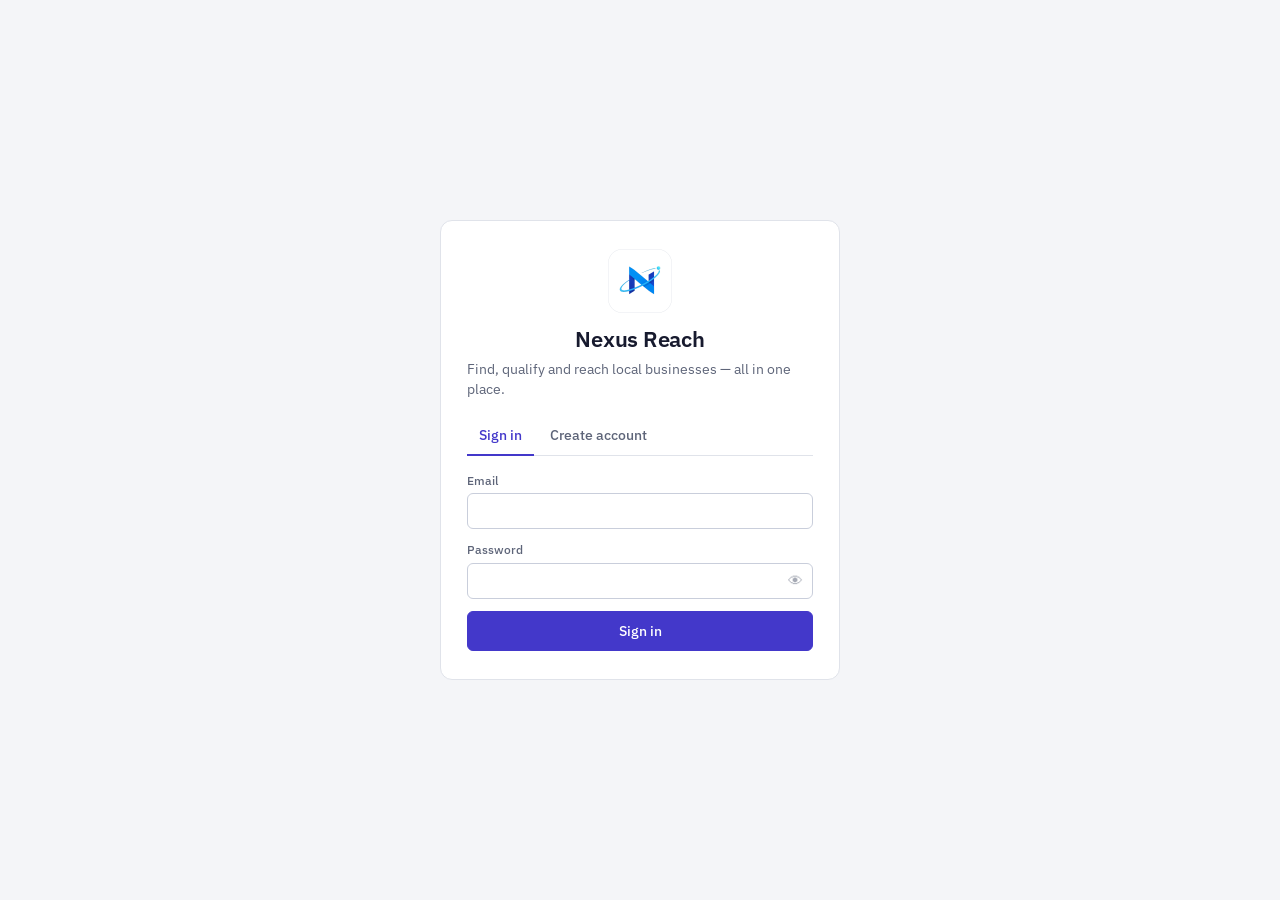
==== templates/login.html @ ba52c508 "Fix save-before-test bug, add no-website scrape filter and auto-remove setting" ====
<!doctype html>
<html lang="en">
<head>
<meta charset="utf-8">
<meta name="viewport" content="width=device-width, initial-scale=1">
<title>Sign in · Nexus Reach</title>
<link rel="icon" type="image/png" sizes="32x32" href="/static/img/favicon-32.png">
<link rel="icon" type="image/png" sizes="64x64" href="/static/img/favicon-64.png">
<link rel="apple-touch-icon" href="/static/img/apple-touch-icon.png">
<link rel="preconnect" href="https://fonts.googleapis.com">
<link rel="preconnect" href="https://fonts.gstatic.com" crossorigin>
<link href="https://fonts.googleapis.com/css2?family=IBM+Plex+Sans:wght@400;500;600&display=swap" rel="stylesheet">
<link rel="stylesheet" href="/static/app.css">
</head>
<body class="auth-page">
<main class="auth-card">
  <img src="/static/img/app-icon.png" class="auth-logo" alt="Nexus Reach" width="64" height="64">
  <h1>Nexus Reach</h1>
  <p class="muted" id="auth-tagline">Find, qualify and reach local businesses — all in one place.</p>

  <div class="tabs" role="tablist">
    <button type="button" role="tab" id="tab-login" class="tab active" aria-selected="true">Sign in</button>
    <button type="button" role="tab" id="tab-signup" class="tab" aria-selected="false">Create account</button>
  </div>

  <div id="first-user" class="notice" hidden>
    No accounts exist yet. The first account you create becomes the <b>admin</b> and takes over any
    leads already saved on this computer.
  </div>

  <form id="login-form" autocomplete="on">
    <div class="field"><label for="li-email">Email</label>
      <input id="li-email" type="email" autocomplete="email" required></div>
    <div class="field"><label for="li-pw">Password</label>
      <div class="pw-wrap"><input id="li-pw" type="password" autocomplete="current-password" required>
        <button type="button" class="pw-eye" data-toggle="li-pw" aria-label="Show password">&#128065;</button></div></div>
    <button class="btn primary wide" type="submit">Sign in</button>
  </form>

  <form id="signup-form" autocomplete="on" hidden>
    <div class="field"><label for="su-name">Your name <span class="muted">(optional)</span></label>
      <input id="su-name" type="text" autocomplete="name"></div>
    <div class="field"><label for="su-email">Email</label>
      <input id="su-email" type="email" autocomplete="email" required></div>
    <div class="field"><label for="su-pw">Password <span class="muted">(at least 8 characters)</span></label>
      <div class="pw-wrap"><input id="su-pw" type="password" autocomplete="new-password" minlength="8" required>
        <button type="button" class="pw-eye" data-toggle="su-pw" aria-label="Show password">&#128065;</button></div></div>
    <div class="field" id="su-code-field" hidden><label for="su-code">Sign-up code</label>
      <input id="su-code" type="text" autocomplete="off"></div>
    <button class="btn primary wide" type="submit">Create account</button>
  </form>

  <div id="auth-msg" class="result err" role="alert" hidden></div>
</main>
<script src="/static/login.js"></script>
</body>
</html>
---- static/app.css ----
/* Lead Hub -- deliberately plain. All colour/type decisions live in the tokens
   below so the look can be reworked later without touching the markup. */
:root {
  --paper: #f4f5f8;
  --surface: #ffffff;
  --ink: #171a2e;
  --muted: #5e6579;
  --line: #e0e3ea;
  --line-strong: #c9cedb;
  --accent: #4338ca;
  --accent-ink: #ffffff;
  --accent-soft: #eef0ff;
  --ok: #15803d;      --ok-soft: #e7f5ec;
  --warn: #92600a;    --warn-soft: #fdf3d8;
  --bad: #b42318;     --bad-soft: #fdeceb;
  --info: #1d4ed8;    --info-soft: #e8f0fe;
  --radius: 8px;
  --font: "IBM Plex Sans", system-ui, -apple-system, "Segoe UI", Roboto, Arial, sans-serif;
}

* { box-sizing: border-box; }
html { font-size: 14px; }
body {
  margin: 0; background: var(--paper); color: var(--ink);
  font-family: var(--font); line-height: 1.45; -webkit-font-smoothing: antialiased;
}
h1 { font-size: 22px; margin: 0; font-weight: 600; letter-spacing: -0.01em; }
h2 { font-size: 15px; margin: 0 0 10px; font-weight: 600; }
p { margin: 0 0 10px; }
code { background: var(--paper); padding: 1px 5px; border-radius: 4px; font-size: 12.5px; }
a { color: var(--accent); }
[hidden] { display: none !important; }
:focus-visible { outline: 2px solid var(--accent); outline-offset: 2px; }
.muted { color: var(--muted); }
.spacer { flex: 1; }
.num { text-align: right; font-variant-numeric: tabular-nums; }

/* ------------------------------------------------------------ layout */
.app { display: grid; grid-template-columns: 216px 1fr; min-height: 100vh; }
.rail {
  position: sticky; top: 0; height: 100vh; overflow-y: auto;
  background: var(--surface); border-right: 1px solid var(--line);
  padding: 20px 12px; display: flex; flex-direction: column; gap: 2px;
}
.brand { font-weight: 600; font-size: 16px; padding: 4px 10px 16px; letter-spacing: -0.01em; display: flex; align-items: center; gap: 8px; }
.brand-mark { display: block; flex: none; }
.rail a {
  display: block; padding: 7px 10px; border-radius: 6px; color: var(--ink);
  text-decoration: none; font-weight: 500;
}
.rail a:hover { background: var(--paper); }
.rail a.active { background: var(--accent-soft); color: var(--accent); }
.rail-group { font-size: 12px; color: var(--muted); padding: 14px 10px 4px; }
.rail-spacer { flex: 1; }

main { padding: 26px 32px 60px; min-width: 0; max-width: 1240px; width: 100%; }
.view-head { display: flex; align-items: center; justify-content: space-between; gap: 12px; margin-bottom: 18px; flex-wrap: wrap; }
.view-head select { width: auto; min-width: 200px; }
.grid { display: grid; gap: 16px; margin-bottom: 16px; }
.grid.two { grid-template-columns: repeat(2, minmax(0, 1fr)); }
.card {
  background: var(--surface); border: 1px solid var(--line); border-radius: var(--radius);
  padding: 16px 18px; margin-bottom: 16px; min-width: 0;
}
.grid .card { margin-bottom: 0; }
.hint { color: var(--muted); font-size: 13px; }
.notice { background: var(--warn-soft); color: var(--warn); border-radius: var(--radius); padding: 10px 14px; margin-bottom: 16px; }
.empty { padding: 34px 20px; text-align: center; color: var(--muted); }
.empty b { color: var(--ink); display: block; margin-bottom: 4px; }

/* ------------------------------------------------------------- forms */
.field { display: flex; flex-direction: column; gap: 4px; margin-bottom: 12px; min-width: 0; flex: 1; }
.field.inline { flex: 0 0 auto; margin-bottom: 0; }
.field.grow { flex: 1; }
.field label, .label { font-size: 12px; font-weight: 500; color: var(--muted); }
input, select, textarea {
  font: inherit; color: inherit; background: var(--surface);
  border: 1px solid var(--line-strong); border-radius: 6px; padding: 7px 9px; width: 100%; min-width: 0;
}
input[type="checkbox"] { width: auto; }
input[type="file"] { padding: 5px; }
input.narrow { width: 76px; }
select.small { width: auto; padding: 4px 6px; font-size: 13px; }
textarea { resize: vertical; line-height: 1.45; }
.row { display: flex; gap: 12px; align-items: flex-end; flex-wrap: wrap; }
.row.actions { align-items: center; margin-top: 4px; }
.row-tight { display: flex; gap: 8px; align-items: center; }
.check { display: inline-flex; gap: 7px; align-items: center; margin: 2px 0 12px; }

.btn {
  font: inherit; font-weight: 500; cursor: pointer; text-decoration: none; display: inline-block;
  padding: 7px 13px; border-radius: 6px; border: 1px solid var(--line-strong);
  background: var(--surface); color: var(--ink);
}
.btn:hover { background: var(--paper); }
.btn.primary { background: var(--accent); border-color: var(--accent); color: var(--accent-ink); }
.btn.primary:hover { filter: brightness(1.08); background: var(--accent); }
.btn.danger { color: var(--bad); border-color: #efc3bf; }
.btn.danger:hover { background: var(--bad-soft); }
.btn.ghost { border-color: transparent; }
.btn.small { padding: 4px 10px; font-size: 13px; }
.btn[disabled] { opacity: 0.5; cursor: not-allowed; }
.linklike { background: none; border: 0; color: var(--accent); cursor: pointer; font: inherit; padding: 0; text-decoration: underline; }

/* ------------------------------------------------------------- tiles */
.tiles { display: grid; grid-template-columns: repeat(auto-fit, minmax(140px, 1fr)); gap: 12px; margin-bottom: 16px; }
.tile { background: var(--surface); border: 1px solid var(--line); border-radius: var(--radius); padding: 12px 14px; }
.tile .n { font-size: 26px; font-weight: 600; font-variant-numeric: tabular-nums; letter-spacing: -0.02em; }
.tile .l { color: var(--muted); font-size: 13px; }

.stagebar { display: grid; grid-template-columns: 92px 1fr 40px; gap: 10px; align-items: center; margin: 6px 0; }
.stagebar .track { height: 8px; background: var(--paper); border-radius: 4px; overflow: hidden; }
.stagebar .track i { display: block; height: 100%; background: var(--accent); border-radius: 4px; }
.next-item { display: flex; gap: 10px; align-items: center; justify-content: space-between; padding: 8px 0; border-top: 1px solid var(--line); }
.next-item:first-child { border-top: 0; }
.kv { display: flex; justify-content: space-between; gap: 12px; padding: 5px 0; }
.kv + .kv { border-top: 1px solid var(--line); }

/* ------------------------------------------------------------- chips */
.chip {
  display: inline-block; padding: 1px 8px; border-radius: 999px; font-size: 12px; font-weight: 500;
  background: var(--paper); color: var(--muted); white-space: nowrap;
}
.chip.ok, .chip.stage-won, .chip.stage-replied, .chip.done { background: var(--ok-soft); color: var(--ok); }
.chip.bad, .chip.stage-lost, .chip.stage-dead, .chip.error { background: var(--bad-soft); color: var(--bad); }
.chip.warn, .chip.queued { background: var(--warn-soft); color: var(--warn); }
.chip.info, .chip.stage-contacted, .chip.running { background: var(--info-soft); color: var(--info); }
.chip.stage-qualified { background: var(--accent-soft); color: var(--accent); }
.chip.stopped { background: var(--paper); color: var(--muted); }
.reach { display: flex; gap: 4px; flex-wrap: wrap; }
.reach .chip { padding: 0 6px; font-size: 11.5px; background: var(--accent-soft); color: var(--accent); }
.reach .chip.off { background: transparent; color: var(--line-strong); }

/* ------------------------------------------------------------- table */
.toolbar { display: grid; grid-template-columns: minmax(200px, 1.6fr) repeat(5, minmax(120px, 1fr)); gap: 8px; margin-bottom: 10px; }
.tablewrap { background: var(--surface); border: 1px solid var(--line); border-radius: var(--radius); overflow-x: auto; }
table.leads { width: 100%; border-collapse: collapse; }
table.leads th { text-align: left; font-size: 12px; color: var(--muted); font-weight: 500; padding: 9px 12px; border-bottom: 1px solid var(--line); white-space: nowrap; }
table.leads td { padding: 9px 12px; border-bottom: 1px solid var(--line); vertical-align: middle; }
table.leads tr:last-child td { border-bottom: 0; }
table.leads tbody tr { cursor: pointer; }
table.leads tbody tr:hover { background: #fafbfd; }
table.leads tbody tr.selected { background: var(--accent-soft); }
table.leads .chk { width: 34px; padding-right: 0; }
.bizname { font-weight: 500; }
.sub { color: var(--muted); font-size: 12.5px; }
.pager { display: flex; gap: 12px; align-items: center; justify-content: flex-end; margin-top: 10px; }
.bulkbar {
  display: flex; gap: 8px; align-items: center; flex-wrap: wrap; margin-bottom: 10px;
  background: var(--accent-soft); border-radius: var(--radius); padding: 8px 12px;
}

/* -------------------------------------------------------------- jobs */
.job { border: 1px solid var(--line); border-radius: var(--radius); padding: 9px 12px; margin-top: 10px; }
.job-head { display: flex; gap: 8px; align-items: center; flex-wrap: wrap; }
.bar { height: 6px; background: var(--paper); border-radius: 3px; margin: 8px 0 4px; overflow: hidden; }
.bar i { display: block; height: 100%; background: var(--accent); transition: width 0.3s; }
.job .summary { font-size: 13px; }
.job details { margin-top: 4px; }
.job summary { cursor: pointer; color: var(--muted); font-size: 12.5px; }
.job pre { margin: 6px 0 0; max-height: 200px; overflow: auto; background: var(--paper); border-radius: 6px; padding: 8px; font-size: 12px; white-space: pre-wrap; }
.result { margin-top: 12px; background: var(--ok-soft); color: var(--ok); border-radius: var(--radius); padding: 10px 12px; }
.result.err { background: var(--bad-soft); color: var(--bad); }

/* ---------------------------------------------------------- settings */
.tpl { border: 1px solid var(--line); border-radius: var(--radius); padding: 10px 12px; margin-bottom: 10px; }
.tpl .row { margin-bottom: 8px; }
.prio { display: flex; align-items: center; gap: 8px; padding: 5px 0; border-top: 1px solid var(--line); }
.prio:first-child { border-top: 0; }
.prio .name { flex: 1; }
.list-row { display: flex; align-items: center; gap: 10px; padding: 7px 0; border-top: 1px solid var(--line); }
.list-row:first-child { border-top: 0; }
.list-row .grow { flex: 1; min-width: 0; overflow-wrap: anywhere; }

/* ------------------------------------------------------------ drawer */
#scrim { position: fixed; inset: 0; background: rgba(23, 26, 46, 0.35); z-index: 20; }
#drawer {
  position: fixed; top: 0; right: 0; bottom: 0; width: min(580px, 100vw); z-index: 30;
  background: var(--surface); border-left: 1px solid var(--line);
  display: flex; flex-direction: column; transform: translateX(102%); transition: transform 0.18s ease-out;
}
#drawer.open { transform: translateX(0); box-shadow: -12px 0 32px rgba(23, 26, 46, 0.12); }
.drawer-head { display: flex; justify-content: space-between; gap: 12px; padding: 16px 18px; border-bottom: 1px solid var(--line); }
.drawer-head h2 { margin: 0; font-size: 17px; }
.drawer-body { flex: 1; overflow-y: auto; padding: 14px 18px 24px; }
.drawer-foot { display: flex; gap: 8px; padding: 12px 18px; border-top: 1px solid var(--line); }
.dw-section { margin-bottom: 20px; }
.dw-section > h3 { font-size: 13px; margin: 0 0 8px; font-weight: 600; }
.dw-grid { display: grid; grid-template-columns: 1fr 1fr; gap: 0 12px; }
.dw-grid .wide { grid-column: 1 / -1; }
.facts { background: var(--paper); border-radius: var(--radius); padding: 10px 12px; font-size: 13px; }
.facts div + div { margin-top: 4px; }
.timeline { font-size: 13px; }
.timeline .ev { display: grid; grid-template-columns: 116px 1fr; gap: 8px; padding: 4px 0; border-top: 1px solid var(--line); }
.timeline .ev:first-child { border-top: 0; }
.msg-actions { display: flex; gap: 8px; flex-wrap: wrap; margin-top: 8px; }

/* ------------------------------------------------------------ toasts */
#toasts { position: fixed; bottom: 18px; left: 50%; transform: translateX(-50%); display: flex; flex-direction: column; gap: 8px; z-index: 50; width: min(440px, 92vw); }
.toast { background: var(--ink); color: #fff; border-radius: 8px; padding: 10px 14px; box-shadow: 0 6px 20px rgba(0,0,0,0.2); }
.toast.err { background: var(--bad); }
.toast.ok { background: var(--ok); }

/* -------------------------------------------------------- responsive */
@media (max-width: 900px) {
  .app { grid-template-columns: 1fr; }
  .rail { position: sticky; height: auto; flex-direction: row; overflow-x: auto; padding: 8px; gap: 2px; z-index: 10; border-right: 0; border-bottom: 1px solid var(--line); align-items: center; }
  .brand { padding: 0 10px; }
  .rail a { white-space: nowrap; }
  .rail-group, .rail-spacer { display: none; }
  main { padding: 18px 14px 50px; }
  .grid.two { grid-template-columns: 1fr; }
  .toolbar { grid-template-columns: 1fr 1fr; }
  .toolbar #f-q { grid-column: 1 / -1; }
  .dw-grid { grid-template-columns: 1fr; }
}
@media (prefers-reduced-motion: reduce) {
  #drawer, .bar i { transition: none; }
}

/* ------------------------------------------------------- sign-in page */
.auth-page { display: grid; place-items: center; min-height: 100vh; padding: 20px; }
.auth-card {
  width: min(400px, 100%); background: var(--surface); border: 1px solid var(--line);
  border-radius: 12px; padding: 28px 26px; max-width: none;
}
.auth-logo { display: block; margin: 0 auto 10px; }
.auth-card h1 { margin-bottom: 4px; text-align: center; }
.auth-card .muted { margin-bottom: 18px; }
.auth-card form { margin-top: 4px; }
.auth-card .notice { margin: 12px 0; }
.auth-card .result { margin-top: 14px; }
.tabs { display: flex; gap: 4px; border-bottom: 1px solid var(--line); margin-bottom: 16px; }
.tab { font: inherit; font-weight: 500; background: none; border: 0; padding: 8px 12px; cursor: pointer; color: var(--muted); border-bottom: 2px solid transparent; margin-bottom: -1px; }
.tab.active { color: var(--accent); border-bottom-color: var(--accent); }
.btn.wide { width: 100%; padding: 9px 13px; }

/* ---------------------------------------------------- sidebar additions */
.rail-sub { display: flex; flex-direction: column; margin: 0 0 2px 10px; padding-left: 8px; border-left: 1px solid var(--line); }
.rail-sub a { padding: 4px 8px; font-weight: 400; font-size: 13px; color: var(--muted); white-space: nowrap; overflow: hidden; text-overflow: ellipsis; }
.rail-sub a.active { color: var(--accent); background: var(--accent-soft); }
.rail-user { border-top: 1px solid var(--line); margin-top: 8px; padding: 10px 10px 0; font-size: 13px; }
.rail-user .who { color: var(--muted); overflow: hidden; text-overflow: ellipsis; white-space: nowrap; margin-bottom: 2px; }

/* --------------------------------------------------------- campaigns */
.cards { display: grid; grid-template-columns: repeat(auto-fill, minmax(280px, 1fr)); gap: 14px; margin: 14px 0; }
.camp {
  background: var(--surface); border: 1px solid var(--line); border-radius: var(--radius);
  padding: 14px 16px; cursor: pointer; text-align: left; font: inherit; color: inherit; width: 100%;
}
.camp:hover { border-color: var(--accent); }
.camp.archived { opacity: 0.65; }
.camp h3 { margin: 0 0 2px; font-size: 15px; display: flex; gap: 8px; align-items: center; }
.camp .desc { color: var(--muted); font-size: 13px; min-height: 18px; margin-bottom: 10px; overflow: hidden; text-overflow: ellipsis; white-space: nowrap; }
.mini { display: grid; grid-template-columns: repeat(4, 1fr); gap: 6px; }
.mini div { font-size: 12px; color: var(--muted); }
.mini b { display: block; font-size: 18px; color: var(--ink); font-variant-numeric: tabular-nums; }
.crumb { font-size: 13px; text-decoration: none; }
.view-head h1 + .muted { margin-top: 2px; }

.funnel-row { display: grid; grid-template-columns: 120px 1fr 110px; gap: 12px; align-items: center; margin: 7px 0; }
.funnel-row .track { height: 22px; background: var(--paper); border-radius: 4px; overflow: hidden; }
.funnel-row .track i { display: block; height: 100%; background: var(--accent); border-radius: 4px; min-width: 2px; }
.funnel-row .n { text-align: right; font-variant-numeric: tabular-nums; }
.funnel-row .n small { color: var(--muted); margin-left: 6px; }

.qrow { display: flex; gap: 10px; align-items: center; justify-content: space-between; padding: 8px 0; border-top: 1px solid var(--line); }
.qrow:first-child { border-top: 0; }
.qrow .count { font-weight: 600; font-variant-numeric: tabular-nums; margin-right: 6px; }
.qrow .done { color: var(--ok); font-size: 13px; }

.chart { display: flex; align-items: flex-end; gap: 6px; height: 130px; padding-top: 6px; }
.chart .day { flex: 1; display: flex; flex-direction: column; align-items: center; gap: 4px; min-width: 0; }
.chart .bars { display: flex; align-items: flex-end; gap: 2px; height: 104px; }
.chart .bars i { display: block; width: 6px; border-radius: 2px 2px 0 0; min-height: 0; }
.chart .bars .s { background: var(--accent); }
.chart .bars .r { background: var(--ok); }
.chart .lbl { font-size: 10px; color: var(--muted); }
.legend { display: flex; gap: 14px; font-size: 12px; color: var(--muted); margin-top: 8px; }
.legend i { display: inline-block; width: 9px; height: 9px; border-radius: 2px; margin-right: 5px; }

.brk-title { font-size: 12px; font-weight: 500; color: var(--muted); margin: 10px 0 4px; }
.brk-title:first-child { margin-top: 0; }
.brk { display: grid; grid-template-columns: 110px 1fr 34px; gap: 8px; align-items: center; margin: 3px 0; font-size: 13px; }
.brk .track { height: 6px; background: var(--paper); border-radius: 3px; overflow: hidden; }
.brk .track i { display: block; height: 100%; background: var(--accent); opacity: 0.75; }
.ev-row { display: grid; grid-template-columns: 74px 1fr; gap: 8px; padding: 5px 0; border-top: 1px solid var(--line); font-size: 13px; }
.ev-row:first-child { border-top: 0; }

.conn-group { margin-bottom: 16px; }
.conn-group h3 { font-size: 13px; margin: 0 0 8px; display: flex; gap: 8px; align-items: center; }
.conn-grid { display: grid; grid-template-columns: 1fr 1fr; gap: 0 12px; }
.conn-grid .hint { margin: -6px 0 10px; font-size: 12px; }
@media (max-width: 900px) { .conn-grid { grid-template-columns: 1fr; } .funnel-row { grid-template-columns: 90px 1fr 90px; } }

.ok-text { color: var(--ok); }
.bad-text { color: var(--bad); }

/* --------------------------------------------------------- password reveal */
.pw-wrap { position: relative; }
.pw-wrap input { padding-right: 38px; }
.pw-eye {
  position: absolute; right: 4px; top: 50%; transform: translateY(-50%);
  width: 28px; height: 28px; border: 0; background: none; cursor: pointer;
  border-radius: 5px; font-size: 15px; line-height: 1; color: var(--muted); opacity: 0.55;
  display: flex; align-items: center; justify-content: center; padding: 0;
}
.pw-eye:hover { background: var(--paper); opacity: 0.85; }
.pw-eye.is-showing { opacity: 1; color: var(--accent); }
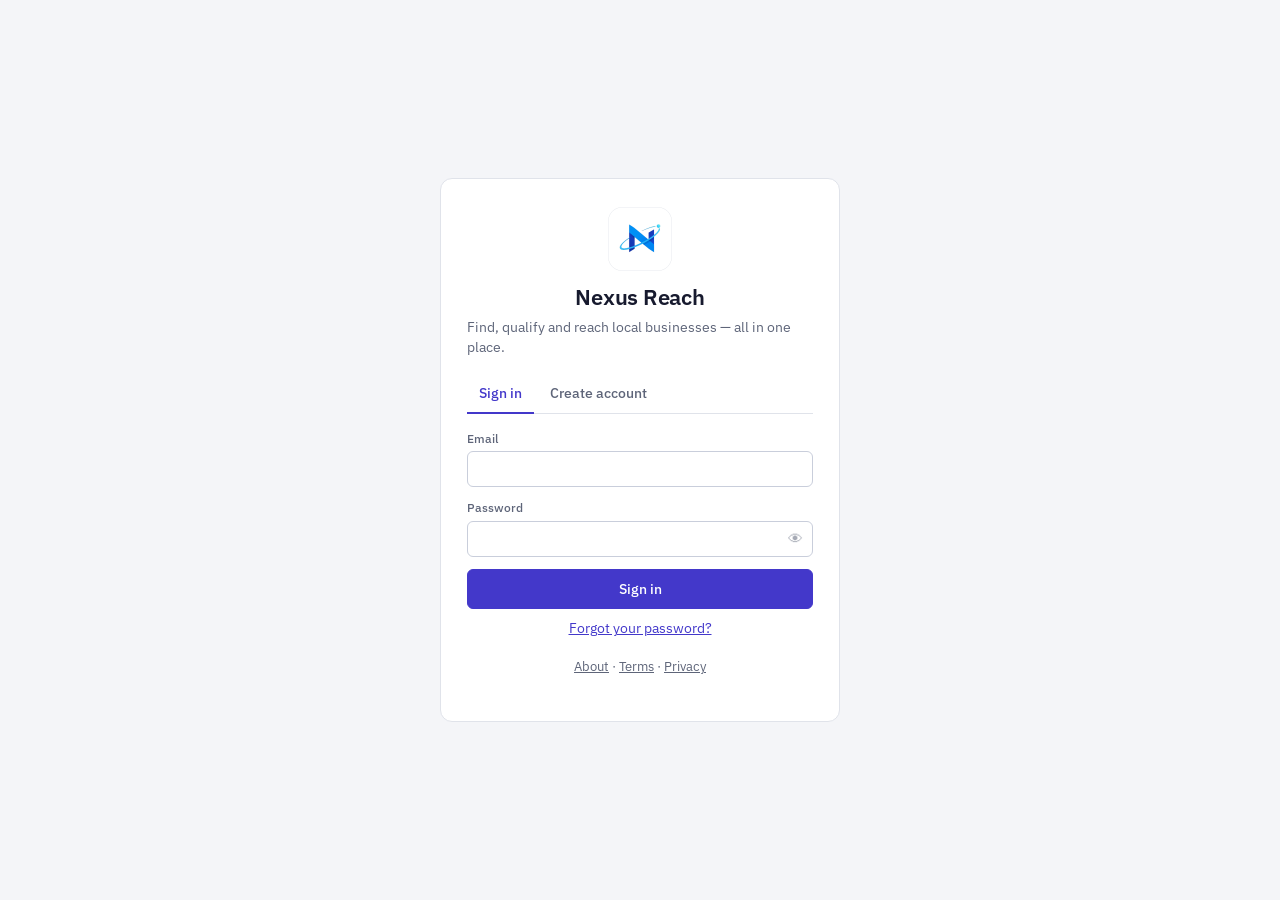
==== commit 77531f1d: "v3: one sending control (once/daily), Connect Gmail, password reset, 2FA, teams, plans, homepage" ====
--- a/templates/login.html
+++ b/templates/login.html
@@ -34,7 +34,25 @@
     <div class="field"><label for="li-pw">Password</label>
       <div class="pw-wrap"><input id="li-pw" type="password" autocomplete="current-password" required>
         <button type="button" class="pw-eye" data-toggle="li-pw" aria-label="Show password">&#128065;</button></div></div>
+    <div class="field" id="li-code-field" hidden><label for="li-code">Code from your authenticator app <span class="muted">(or a backup code)</span></label>
+      <input id="li-code" inputmode="numeric" autocomplete="one-time-code" maxlength="10"></div>
     <button class="btn primary wide" type="submit">Sign in</button>
+    <p class="auth-links"><button type="button" class="linklike" id="show-forgot">Forgot your password?</button></p>
+  </form>
+
+  <form id="forgot-form" hidden>
+    <p class="muted">Enter your account's email and we'll send you a link to choose a new password.</p>
+    <div class="field"><label for="fg-email">Email</label><input id="fg-email" type="email" autocomplete="email" required></div>
+    <button class="btn primary wide" type="submit">Send reset link</button>
+    <p class="auth-links"><button type="button" class="linklike" id="back-login">Back to sign in</button></p>
+  </form>
+
+  <form id="reset-form" hidden>
+    <p class="muted">Choose a new password for your account.</p>
+    <div class="field"><label for="rs-pw">New password <span class="muted">(at least 8 characters)</span></label>
+      <div class="pw-wrap"><input id="rs-pw" type="password" autocomplete="new-password" minlength="8" required>
+        <button type="button" class="pw-eye" data-toggle="rs-pw" aria-label="Show password">&#128065;</button></div></div>
+    <button class="btn primary wide" type="submit">Save new password</button>
   </form>
 
   <form id="signup-form" autocomplete="on" hidden>
@@ -51,6 +69,7 @@
   </form>
 
   <div id="auth-msg" class="result err" role="alert" hidden></div>
+  <p class="auth-foot muted"><a href="/welcome">About</a> · <a href="/terms">Terms</a> · <a href="/privacy">Privacy</a></p>
 </main>
 <script src="/static/login.js"></script>
 </body>
--- a/static/app.css
+++ b/static/app.css
@@ -1,4 +1,4 @@
-/* Lead Hub -- deliberately plain. All colour/type decisions live in the tokens
+/* Nexus Reach -- deliberately plain. All colour/type decisions live in the tokens
    below so the look can be reworked later without touching the markup. */
 :root {
   --paper: #f4f5f8;
@@ -55,7 +55,16 @@
 
 main { padding: 26px 32px 60px; min-width: 0; max-width: 1240px; width: 100%; }
 .view-head { display: flex; align-items: center; justify-content: space-between; gap: 12px; margin-bottom: 18px; flex-wrap: wrap; }
-.view-head select { width: auto; min-width: 200px; }
+.view-head select { width: auto; min-width: 200px; max-width: 100%; }
+.card-head { display: flex; align-items: flex-start; justify-content: space-between; gap: 12px; flex-wrap: wrap; margin-bottom: 10px; }
+.card-head h2 { margin: 0 0 2px; }
+.card-head > div:first-child { flex: 1 1 260px; min-width: 0; }
+.card-head > .btn, .card-head > .row-tight { flex: none; }
+.card-head select { width: auto; min-width: 180px; }
+.card.accent { border-color: #cfd3f7; background: linear-gradient(0deg, #fbfbff, #fbfbff), var(--surface); }
+.card > h2 .chip, .card-head h2 .chip { vertical-align: 1px; margin-left: 4px; }
+.count-badge { display: inline-block; min-width: 20px; padding: 0 6px; margin-left: 4px; border-radius: 999px; background: var(--accent);
+  color: var(--accent-ink); font-size: 12px; font-weight: 600; line-height: 20px; text-align: center; vertical-align: 1px; }
 .grid { display: grid; gap: 16px; margin-bottom: 16px; }
 .grid.two { grid-template-columns: repeat(2, minmax(0, 1fr)); }
 .card {
@@ -67,6 +76,11 @@
 .notice { background: var(--warn-soft); color: var(--warn); border-radius: var(--radius); padding: 10px 14px; margin-bottom: 16px; }
 .empty { padding: 34px 20px; text-align: center; color: var(--muted); }
 .empty b { color: var(--ink); display: block; margin-bottom: 4px; }
+.empty.small { padding: 18px 12px; font-size: 13px; }
+.offline { position: fixed; top: 0; left: 0; right: 0; z-index: 70; background: var(--warn-soft); color: var(--warn);
+  text-align: center; padding: 6px 12px; font-size: 13px; font-weight: 500; border-bottom: 1px solid #ecd9a4; }
+.warn-text { color: var(--warn); }
+.nowrap { white-space: nowrap; }
 
 /* ------------------------------------------------------------- forms */
 .field { display: flex; flex-direction: column; gap: 4px; margin-bottom: 12px; min-width: 0; flex: 1; }
@@ -84,8 +98,31 @@
 textarea { resize: vertical; line-height: 1.45; }
 .row { display: flex; gap: 12px; align-items: flex-end; flex-wrap: wrap; }
 .row.actions { align-items: center; margin-top: 4px; }
-.row-tight { display: flex; gap: 8px; align-items: center; }
-.check { display: inline-flex; gap: 7px; align-items: center; margin: 2px 0 12px; }
+.row-tight { display: flex; gap: 8px; align-items: center; flex-wrap: wrap; }
+.row-tight .btn { flex: none; white-space: nowrap; }
+.view-head { min-height: 37px; }
+.check { display: flex; gap: 8px; align-items: flex-start; margin: 2px 0 12px; cursor: pointer; }
+.check input { flex: none; margin: 3px 0 0; }
+.checks { margin: 4px 0 12px; }
+.checks .check { margin: 0 0 8px; }
+.checks .check:last-child { margin-bottom: 0; }
+.row > .check { margin-bottom: 12px; }
+.repeat { display: inline-flex; gap: 8px; align-items: center; flex-wrap: wrap; }
+.placeholder-help { margin: 10px 0 12px; line-height: 1.9; }
+.daypick { display: flex; gap: 6px; flex-wrap: wrap; }
+.daypick label { cursor: pointer; }
+.daypick input { position: absolute; opacity: 0; width: 0; height: 0; }
+.daypick span { display: inline-block; min-width: 46px; text-align: center; padding: 5px 8px; border: 1px solid var(--line-strong);
+  border-radius: 6px; font-size: 13px; font-weight: 500; color: var(--muted); background: var(--surface); }
+.daypick input:checked + span { background: var(--accent-soft); border-color: var(--accent); color: var(--accent); }
+.daypick input:focus-visible + span { outline: 2px solid var(--accent); outline-offset: 2px; }
+
+/* --------------------------------------------------------- sub-tabs */
+.subtabs { display: flex; gap: 4px; border-bottom: 1px solid var(--line); margin: -4px 0 18px; overflow-x: auto; }
+.subtabs a { padding: 9px 14px; text-decoration: none; color: var(--muted); font-weight: 500; white-space: nowrap;
+  border-bottom: 2px solid transparent; margin-bottom: -1px; }
+.subtabs a:hover { color: var(--ink); }
+.subtabs a.active { color: var(--accent); border-bottom-color: var(--accent); }
 
 .btn {
   font: inherit; font-weight: 500; cursor: pointer; text-decoration: none; display: inline-block;
@@ -107,13 +144,27 @@
 .tile { background: var(--surface); border: 1px solid var(--line); border-radius: var(--radius); padding: 12px 14px; }
 .tile .n { font-size: 26px; font-weight: 600; font-variant-numeric: tabular-nums; letter-spacing: -0.02em; }
 .tile .l { color: var(--muted); font-size: 13px; }
+.tile .s { color: var(--muted); font-size: 12px; margin-top: 2px; }
 
 .stagebar { display: grid; grid-template-columns: 92px 1fr 40px; gap: 10px; align-items: center; margin: 6px 0; }
 .stagebar .track { height: 8px; background: var(--paper); border-radius: 4px; overflow: hidden; }
 .stagebar .track i { display: block; height: 100%; background: var(--accent); border-radius: 4px; }
 .next-item { display: flex; gap: 10px; align-items: center; justify-content: space-between; padding: 8px 0; border-top: 1px solid var(--line); }
 .next-item:first-child { border-top: 0; }
-.kv { display: flex; justify-content: space-between; gap: 12px; padding: 5px 0; }
+.next-item .btn { flex: none; white-space: nowrap; }
+.kv { display: flex; justify-content: space-between; gap: 12px; padding: 6px 0; }
+.kv b { text-align: right; font-weight: 500; }
+.kv > span:first-child { flex: none; max-width: 60%; }
+.kv + .checks, .kv + .row { margin-top: 12px; }
+.camp-table { font-size: 13.5px; }
+.camp-row { display: grid; grid-template-columns: minmax(120px, 1fr) repeat(5, 84px); gap: 8px; align-items: center; padding: 8px 6px;
+  border-top: 1px solid var(--line); color: inherit; text-decoration: none; border-radius: 6px; }
+.camp-row > span:not(:first-child) { text-align: right; font-variant-numeric: tabular-nums; }
+.camp-row.head { border-top: 0; color: var(--muted); font-size: 12px; font-weight: 500; padding-top: 0; }
+a.camp-row:hover { background: var(--paper); }
+a.camp-row b { color: var(--accent); }
+.camp-row > span:first-child { overflow: hidden; text-overflow: ellipsis; white-space: nowrap; }
+.quote { font-style: italic; }
 .kv + .kv { border-top: 1px solid var(--line); }
 
 /* ------------------------------------------------------------- chips */
@@ -127,12 +178,14 @@
 .chip.info, .chip.stage-contacted, .chip.running { background: var(--info-soft); color: var(--info); }
 .chip.stage-qualified { background: var(--accent-soft); color: var(--accent); }
 .chip.stopped { background: var(--paper); color: var(--muted); }
-.reach { display: flex; gap: 4px; flex-wrap: wrap; }
+.reach { display: flex; gap: 4px; flex-wrap: nowrap; }
 .reach .chip { padding: 0 6px; font-size: 11.5px; background: var(--accent-soft); color: var(--accent); }
 .reach .chip.off { background: transparent; color: var(--line-strong); }
 
 /* ------------------------------------------------------------- table */
-.toolbar { display: grid; grid-template-columns: minmax(200px, 1.6fr) repeat(5, minmax(120px, 1fr)); gap: 8px; margin-bottom: 10px; }
+.toolbar { display: grid; grid-template-columns: repeat(4, minmax(0, 1fr)); gap: 8px; margin-bottom: 10px; }
+.toolbar #f-q { grid-column: span 2; }
+@media (min-width: 1560px) { .toolbar { grid-template-columns: minmax(220px, 2fr) repeat(7, minmax(0, 1fr)); } .toolbar #f-q { grid-column: auto; } }
 .tablewrap { background: var(--surface); border: 1px solid var(--line); border-radius: var(--radius); overflow-x: auto; }
 table.leads { width: 100%; border-collapse: collapse; }
 table.leads th { text-align: left; font-size: 12px; color: var(--muted); font-weight: 500; padding: 9px 12px; border-bottom: 1px solid var(--line); white-space: nowrap; }
@@ -142,7 +195,8 @@
 table.leads tbody tr:hover { background: #fafbfd; }
 table.leads tbody tr.selected { background: var(--accent-soft); }
 table.leads .chk { width: 34px; padding-right: 0; }
-.bizname { font-weight: 500; }
+table.leads .c-biz { min-width: 200px; }
+.bizname { font-weight: 500; overflow-wrap: anywhere; }
 .sub { color: var(--muted); font-size: 12.5px; }
 .pager { display: flex; gap: 12px; align-items: center; justify-content: flex-end; margin-top: 10px; }
 .bulkbar {
@@ -171,6 +225,9 @@
 .list-row { display: flex; align-items: center; gap: 10px; padding: 7px 0; border-top: 1px solid var(--line); }
 .list-row:first-child { border-top: 0; }
 .list-row .grow { flex: 1; min-width: 0; overflow-wrap: anywhere; }
+.list-row .btn { flex: none; white-space: nowrap; }
+.list-row.touched { background: var(--accent-soft); margin: 0 -8px; padding-left: 8px; padding-right: 8px; border-radius: 6px; }
+.list-row.touched [data-marksent], .list-row.touched [data-hfudone] { background: var(--accent); border-color: var(--accent); color: var(--accent-ink); }
 
 /* ------------------------------------------------------------ drawer */
 #scrim { position: fixed; inset: 0; background: rgba(23, 26, 46, 0.35); z-index: 20; }
@@ -194,6 +251,7 @@
 .timeline .ev { display: grid; grid-template-columns: 116px 1fr; gap: 8px; padding: 4px 0; border-top: 1px solid var(--line); }
 .timeline .ev:first-child { border-top: 0; }
 .msg-actions { display: flex; gap: 8px; flex-wrap: wrap; margin-top: 8px; }
+.quick { display: flex; gap: 6px; align-items: center; flex-wrap: wrap; }
 
 /* ------------------------------------------------------------ toasts */
 #toasts { position: fixed; bottom: 18px; left: 50%; transform: translateX(-50%); display: flex; flex-direction: column; gap: 8px; z-index: 50; width: min(440px, 92vw); }
@@ -203,16 +261,50 @@
 
 /* -------------------------------------------------------- responsive */
 @media (max-width: 900px) {
-  .app { grid-template-columns: 1fr; }
-  .rail { position: sticky; height: auto; flex-direction: row; overflow-x: auto; padding: 8px; gap: 2px; z-index: 10; border-right: 0; border-bottom: 1px solid var(--line); align-items: center; }
-  .brand { padding: 0 10px; }
-  .rail a { white-space: nowrap; }
-  .rail-group, .rail-spacer { display: none; }
+  .app { grid-template-columns: 1fr; align-content: start; }
+  .rail { position: sticky; height: auto; flex-direction: row; overflow-x: auto; padding: 8px 10px; gap: 2px; z-index: 10;
+    border-right: 0; border-bottom: 1px solid var(--line); align-items: center; scrollbar-width: none; }
+  .rail::-webkit-scrollbar { display: none; }
+  .brand { padding: 0 10px 0 2px; white-space: nowrap; flex: none; }
+  .rail a { white-space: nowrap; flex: none; }
+  .rail .rail-group, .rail .rail-spacer, .rail .rail-sub, .rail .rail-user .who { display: none; }
+  .rail-user { border: 0; margin: 0; padding: 0 8px; flex: none; white-space: nowrap; }
   main { padding: 18px 14px 50px; }
   .grid.two { grid-template-columns: 1fr; }
   .toolbar { grid-template-columns: 1fr 1fr; }
   .toolbar #f-q { grid-column: 1 / -1; }
   .dw-grid { grid-template-columns: 1fr; }
+  .camp-row { grid-template-columns: minmax(90px, 1fr) repeat(4, 54px); gap: 4px; font-size: 12.5px; }
+  .camp-row > span:nth-child(3) { display: none; }
+  .camp-row.head { font-size: 11px; }
+  .view-head select { min-width: 0; flex: 1; }
+  .card-head select { min-width: 0; }
+}
+/* phones: each lead becomes a small card instead of a table row that runs off the screen */
+@media (max-width: 640px) {
+  /* the menu wraps onto a second line instead of running off the side of the screen */
+  .rail { flex-wrap: wrap; overflow: visible; row-gap: 4px; padding: 8px 8px 6px; align-content: flex-start; }
+  .rail .brand { flex: 1 0 100%; padding: 2px 4px 4px; }
+  .rail a { padding: 6px 9px; font-size: 13.5px; }
+  .rail-user { margin-left: auto; padding: 0 4px; }
+  .tablewrap { overflow: visible; }
+  table.leads thead { display: none; }
+  table.leads, table.leads tbody { display: block; }
+  table.leads tbody tr { display: flex; flex-wrap: wrap; align-items: center; gap: 6px 12px; position: relative;
+    padding: 11px 12px 11px 42px; border-bottom: 1px solid var(--line); }
+  table.leads tbody tr:last-child { border-bottom: 0; }
+  table.leads td { display: block; padding: 0; border: 0; text-align: left; }
+  table.leads td.chk { position: absolute; left: 12px; top: 13px; width: auto; }
+  table.leads td.c-biz { flex: 0 0 100%; min-width: 0; }
+  table.leads td.num::before { content: "Score "; color: var(--muted); font-size: 12px; }
+  table.leads td:has(> .dash) { display: none; }
+  .list-row { flex-wrap: wrap; }
+  .list-row .grow { flex: 1 0 100%; }
+  .pager { justify-content: space-between; }
+  .bulkbar .spacer { flex-basis: 100%; height: 0; }
+  .tiles { grid-template-columns: repeat(2, minmax(0, 1fr)); }
+  .funnel-row { grid-template-columns: 78px 1fr 76px; gap: 8px; }
+  #toasts { bottom: 10px; }
 }
 @media (prefers-reduced-motion: reduce) {
   #drawer, .bar i { transition: none; }
@@ -291,7 +383,11 @@
 .conn-group h3 { font-size: 13px; margin: 0 0 8px; display: flex; gap: 8px; align-items: center; }
 .conn-grid { display: grid; grid-template-columns: 1fr 1fr; gap: 0 12px; }
 .conn-grid .hint { margin: -6px 0 10px; font-size: 12px; }
-@media (max-width: 900px) { .conn-grid { grid-template-columns: 1fr; } .funnel-row { grid-template-columns: 90px 1fr 90px; } }
+.conn-group { padding-top: 16px; border-top: 1px solid var(--line); }
+.conn-group:first-child { border-top: 0; padding-top: 4px; }
+.conn-group > .hint { margin-bottom: 10px; }
+.conn-test { margin: -2px 0 0; }
+@media (max-width: 900px) { .conn-grid { grid-template-columns: 1fr; } .conn-grid .spacer-cell { display: none; } .funnel-row { grid-template-columns: 90px 1fr 90px; } }
 
 .ok-text { color: var(--ok); }
 .bad-text { color: var(--bad); }
@@ -307,3 +403,58 @@
 }
 .pw-eye:hover { background: var(--paper); opacity: 0.85; }
 .pw-eye.is-showing { opacity: 1; color: var(--accent); }
+
+/* search suggestions (one shared dropdown, positioned under the active input) */
+.suggest {
+  position: absolute; z-index: 60; margin: 0; padding: 4px; list-style: none;
+  background: var(--surface); border: 1px solid var(--line-strong); border-radius: 6px;
+  box-shadow: 0 8px 24px rgba(23, 26, 46, .12); max-height: 260px; overflow-y: auto;
+}
+.suggest li { padding: 6px 9px; border-radius: 4px; cursor: pointer; white-space: nowrap; overflow: hidden; text-overflow: ellipsis; }
+.suggest li:hover, .suggest li.on { background: var(--accent-soft); color: var(--accent); }
+
+/* a form that is still fetching its saved values: visible, but not yet editable */
+.view.loading .tabpane { opacity: 0.55; pointer-events: none; transition: opacity 0.15s; }
+
+/* "What's working" table on Outreach */
+.seg { display: flex; gap: 6px; margin: 4px 0 10px; flex-wrap: wrap; }
+.seg [aria-pressed="true"] { background: var(--accent-soft); color: var(--accent); border-color: var(--accent); }
+table.perf { width: 100%; border-collapse: collapse; font-size: 13.5px; }
+table.perf th, table.perf td { padding: 8px 10px; border-bottom: 1px solid var(--line); text-align: left; vertical-align: top; }
+table.perf th { font-weight: 600; color: var(--muted); font-size: 12.5px; }
+table.perf .num { text-align: right; white-space: nowrap; }
+@media (max-width: 640px) { table.perf { font-size: 12.5px; } table.perf th, table.perf td { padding: 6px; } }
+
+.auth-links { margin: 10px 0 0; text-align: center; font-size: 13.5px; }
+.auth-foot { margin: 18px 0 0; text-align: center; font-size: 12.5px; }
+.auth-foot a { color: inherit; }
+.result.ok { background: var(--ok-soft); color: var(--ok); }
+
+.steps { margin: 6px 0 10px 18px; padding: 0; font-size: 13.5px; line-height: 1.6; }
+.selectable { user-select: all; font-size: 13.5px; letter-spacing: .04em; }
+
+.bar { height: 6px; border-radius: 3px; background: var(--line); overflow: hidden; margin: -4px 0 8px; }
+.bar span { display: block; height: 100%; background: var(--accent); }
+.bar span.hot { background: var(--bad); }
+
+/* public pages: homepage, terms, privacy */
+.site { background: var(--paper); }
+.site-head { display: flex; align-items: center; justify-content: space-between; gap: 12px; padding: 14px 24px; background: var(--surface); border-bottom: 1px solid var(--line); flex-wrap: wrap; }
+.site-brand { display: flex; align-items: center; gap: 8px; font-weight: 600; font-size: 16px; color: var(--ink); text-decoration: none; }
+.site-head nav { display: flex; align-items: center; gap: 16px; flex-wrap: wrap; }
+.site-head nav a:not(.btn) { color: var(--ink); text-decoration: none; }
+.site main { max-width: 1040px; margin: 0 auto; padding: 32px 20px 48px; }
+.hero { padding: 24px 0 32px; max-width: 760px; }
+.hero h1 { font-size: 34px; line-height: 1.15; margin-bottom: 14px; }
+.lede { font-size: 16px; color: var(--muted); margin-bottom: 20px; }
+.site-grid { display: grid; grid-template-columns: repeat(2, minmax(0, 1fr)); gap: 16px; margin-bottom: 32px; }
+.site-grid.three { grid-template-columns: repeat(3, minmax(0, 1fr)); }
+.site-h2 { font-size: 20px; margin: 8px 0 14px; }
+.ticks { margin: 6px 0 0 18px; padding: 0; line-height: 1.8; }
+.legal { max-width: 760px !important; }
+.legal h1 { margin-bottom: 6px; }
+.legal h2 { margin-top: 22px; }
+.legal ul { padding-left: 20px; line-height: 1.7; }
+.site-foot { display: flex; gap: 16px; justify-content: center; padding: 18px; color: var(--muted); font-size: 13px; border-top: 1px solid var(--line); }
+.site-foot a { color: inherit; }
+@media (max-width: 760px) { .site-grid, .site-grid.three { grid-template-columns: 1fr; } .hero h1 { font-size: 26px; } }
